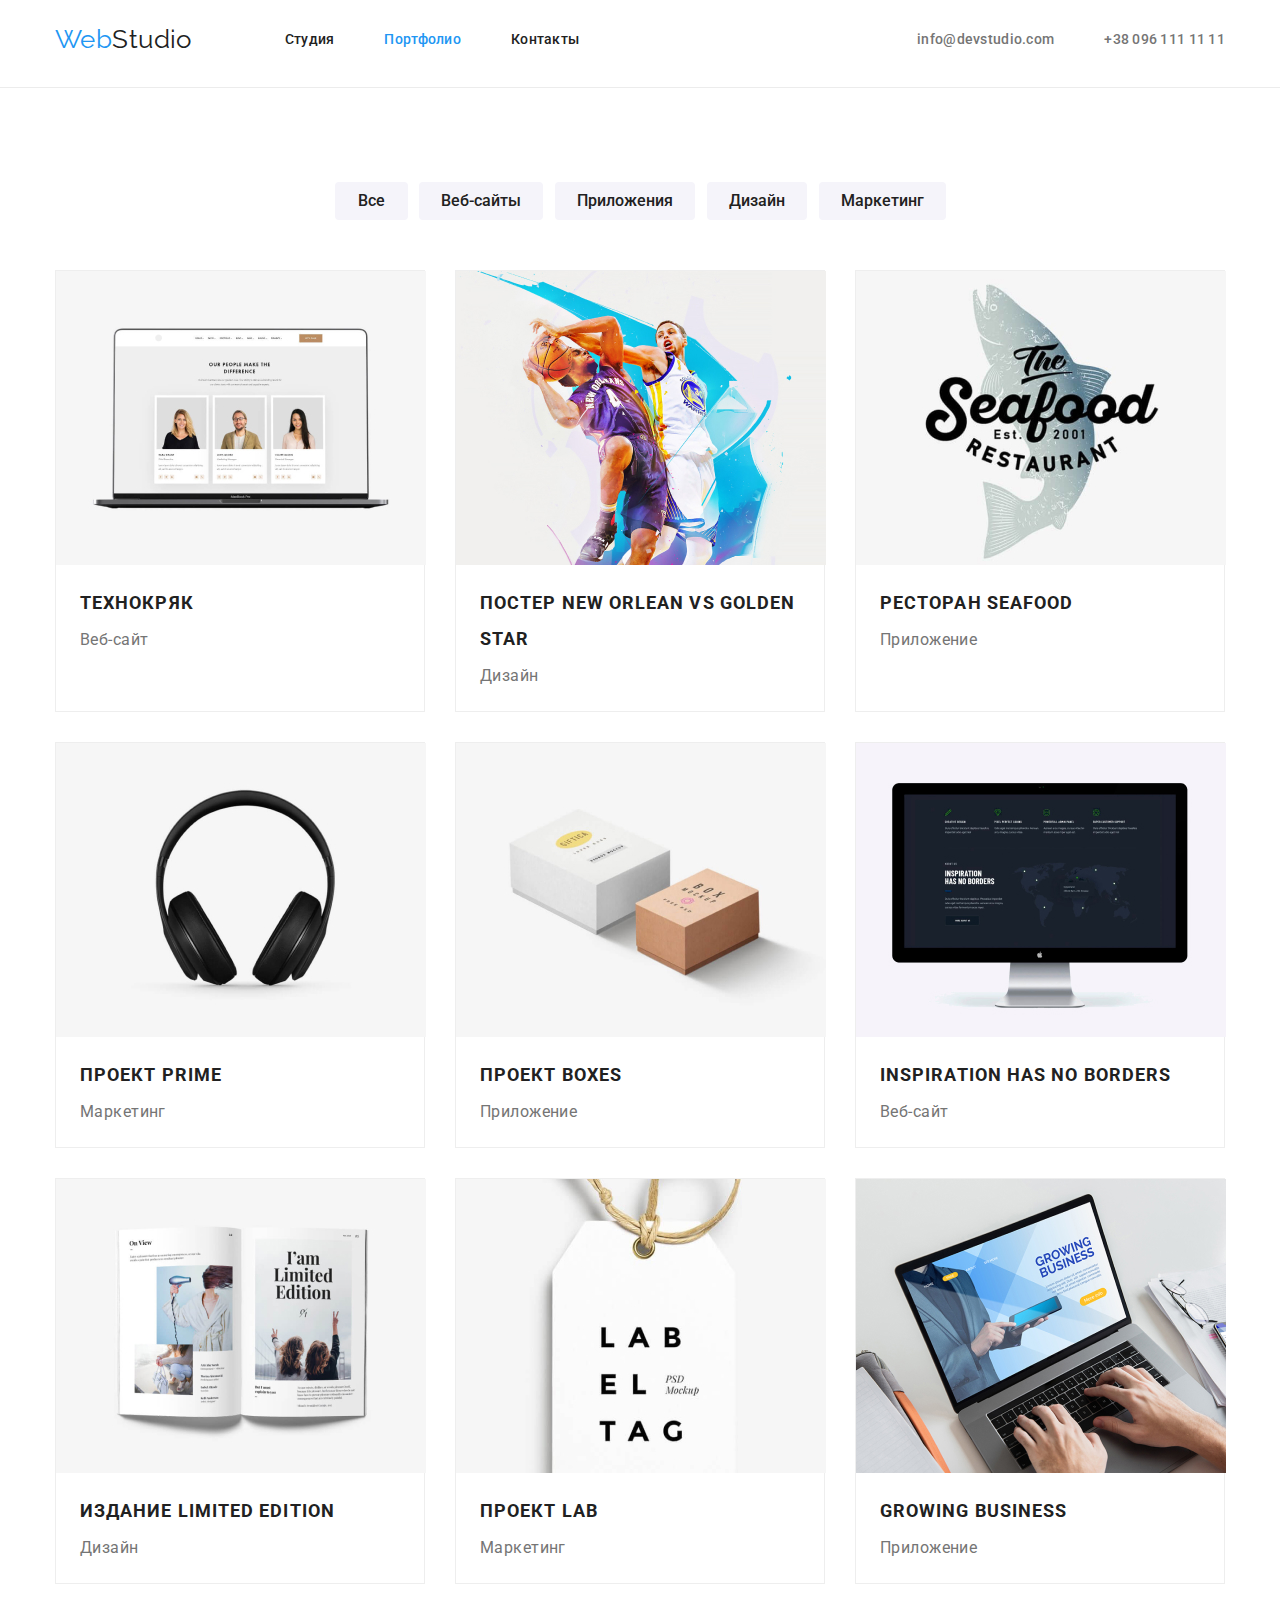
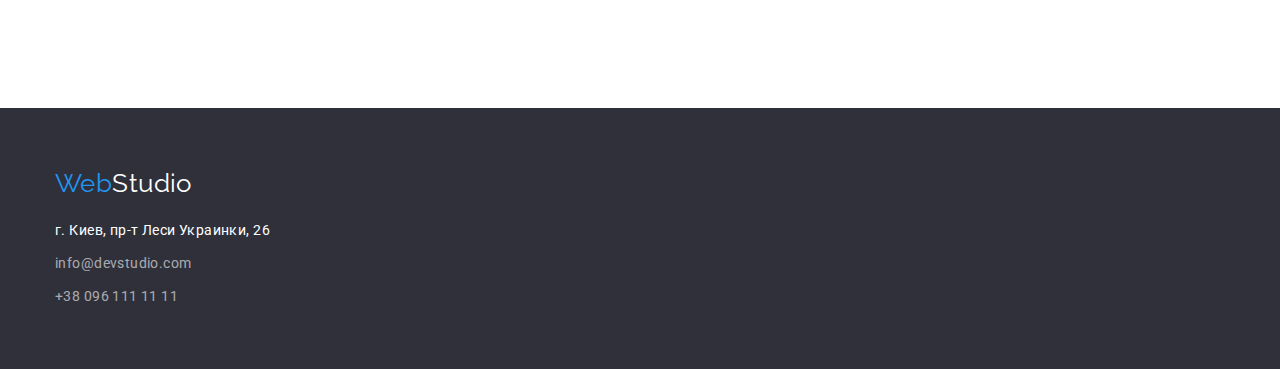
==== portfolio.html @ 0810f449 "Add files from hm#3" ====
<!DOCTYPE html>
<html lang="ru">
  <head>
    <meta charset="UTF-8">
    <meta name="viewport" content="width=device-width, initial-scale=1.0">
    <title>Портфолио</title>
    <link 
        href="https://fonts.googleapis.com/css2?family=Raleway:wght@700&family=Roboto:wght@400;500;700;900&display=swap" rel="stylesheet">
    <link 
        rel="stylesheet" href="https://cdnjs.cloudflare.com/ajax/libs/modern-normalize/1.0.0/modern-normalize.min.css">   
    <link rel="stylesheet" href="./css/styles.css" />
  </head>
  <body>
      <!-- Шапка сайта -->
      <header>
        <div class="container header">
            <nav class="site-nav-menu">
                <a href="./index.html" class="logo" lang="en"> Web<span class="accent">Studio</span></a>
                <ul class="site-nav list">
                    <li class="item"><a href="./index.html" class="link">Студия</a></li>
                    <li class="item"><a href="" class="link current">Портфолио</a></li>
                    <li class="item"><a href="" class="link">Контакты</a></li>
                </ul>
            </nav>
                      
            <ul class="contacts list">
                <li class="item"><a href="mailto:info@devstudio.com" lang="en" class="link">info@devstudio.com</a></li>
                <li class="item"><a href="tel:+380961111111" class="link">+38 096 111 11 11</a></li>
            </ul>           
        </div>
        <hr>
    </header>

    <main>
    <!-- Портфолио -->
    <section class="portfolio"> 
        <h1 hidden>Портфолио</h1>
        <div class="flex-container">
            <ul class="portfolio-nav list">           
                <li class="item"><button type="button" class="button secondary">Все</button></li>
                <li class="item"><button type="button" class="button secondary">Веб-сайты</button></li>
                <li class="item"><button type="button" class="button secondary">Приложения</button></li>
                <li class="item"><button type="button" class="button secondary">Дизайн</button></li>
                <li class="item"><button type="button" class="button secondary">Маркетинг</button></li>
            </ul>
        </div>

        <div class="container">
            <ul class="work-nav list">
                <li class="item">
                    <a href="" class="link">
                        <img src="./images/technokryak.jpg" alt="Страница вебсайта" width="370">                
                        <div class="product-list">
                            <h2 class="title">Технокряк</h2>
                            <p class="description">Веб-сайт</p>
                        </div>
                    </a>                  
                </li>

                <li class="item">
                    <a href="" class="link">
                        <img src="./images/poster-new-orlean-vs-golden-star.jpg" alt="Баскетбол Новый Орлеан против Голден Стар" width="370">                 
                        <div class="product-list">
                            <h2 class="title">Постер New Orlean vs Golden Star</h2>
                            <p class="description">Дизайн</p>
                        </div>
                    </a>                 
                </li>

                <li class="item">
                    <a href="" class="link">
                        <img src="./images/restaurant-seafood.jpg" alt="Ресторан Сифуд" width="370">               
                        <div class="product-list">
                            <h2 class="title">Ресторан Seafood</h2>
                            <p class="description">Приложение</p>
                        </div>
                    </a>                 
                </li>

                <li class="item">
                    <a href="" class="link">
                        <img src="./images/project-prime.jpg" alt="Наушники" width="370">              
                        <div class="product-list">
                            <h2 class="title">Проект Prime</h2>
                            <p class="description">Маркетинг</p> 
                        </div>
                    </a>                
                </li>

                <li class="item">
                    <a href="" class="link">
                        <img src="./images/project-boxes.jpg" alt="Две коробки" width="370">               
                        <div class="product-list">
                            <h2 class="title">Проект Boxes</h2>
                            <p class="description">Приложение</p> 
                        </div>
                    </a>                   
                </li>

                <li class="item">
                    <a href="" class="link">
                        <img src="./images/inspiration-has-no-borders.jpg" alt="Страница вебсайта" width="370"> 
                        <div class="product-list">
                            <h2 lang="en" class="title">Inspiration has no Borders</h2>
                            <p class="description">Веб-сайт</p> 
                        </div>
                    </a>                
                </li>

                <li class="item">
                    <a href="" class="link">
                        <img src="./images/limited-edition.jpg" alt="Разворот книги" width="370">               
                        <div class="product-list">
                            <h2 class="title">Издание Limited Edition</h2>
                            <p class="description">Дизайн</p> 
                        </div>
                    </a>                
                </li>

                <li class="item">
                    <a href="" class="link">
                        <img src="./images/project-lab.jpg" alt="Ярлык с надписью" width="370">                
                        <div class="product-list">
                            <h2 class="title">Проект LAB</h2>
                            <p class="description">Маркетинг</p> 
                        </div>
                    </a>                
                </li>

                <li class="item">
                    <a href="" class="link">
                        <img src="./images/growing-business.jpg" alt="Руки на клавиатуре ноутбука" width="370">               
                        <div class="product-list">
                            <h2 lang="en" class="title">Growing Business</h2>
                            <p class="description">Приложение</p>  
                        </div>
                    </a>               
                </li>
            </ul>
        </div>
    </section>

    </main>

    <!-- Футер -->
    <footer class="address">
        <div class="container address-nav">
            <a href="./" class="logo" lang="en">Web<span class="accent-footer">Studio</span></a>

                <address>
                    <ul class="address list">
                        <li class="item"><a href="https://goo.gl/maps/F7UoxzN7m9sb4z4G9" target="_blank" rel="noopener noreferer" class="link">г. Киев, пр-т Леси Украинки, 26</a></li>  
                        <li class="item"><a href="mailto:info@devstudio.com" lang="en" class="contact">info@devstudio.com</a></li> 
                        <li><a href="tel:+380961111111" class="contact">+38 096 111 11 11</a></li>
                    </ul>
                </address>
        </div>
    </footer>
  </body>
</html>
---- css/styles.css ----
/* цвет основного текста color: #757575;  */
/* вторичный цвет текста color: #212121; */
/* белый color: #FFFFFF; */
/* акцент color: #2196F3; */
/* цвет контакта rgba(255, 255, 255, 0.6); */
/* основной цвет фона background: #FFFFFF; */
/* вторичный цвет фона background: #2F303A; */
/* дополнительный цвет фона background: #F5F4FA; */
/*цвет линии: #ECECEC; */

:root {
    --primary-text-color: #757575;
    --title-text-color: #212121;
    --white-color: #FFFFFF;
    --accent-color: #2196F3;
    --contact-color: rgba(255, 255, 255, 0.6);
    --additional-bg-color: #F5F4FA;
    --secondary-bg-color: #2F303A;
    --border-line-color: #EEEEEE;
    --additional-line-color: #ECECEC;
}

html {
    box-sizing: border-box;
}

img {
    display: block;
}

body {
    background-color: var(--white-color);
    color: var(--primary-text-color);
    font-family: Roboto, sans-serif;
    font-size: 14px;
    line-height: 1.7;
    letter-spacing: 0.03em;
}

.list {
    list-style: none;
    padding: 0;
    margin: 0;
}

.container {
    margin-right: auto;
    margin-left: auto;
    width: 1200px;
    padding-left: 15px;
    padding-right: 15px;
}

/* logo */
.logo {
    display: block;
    padding-top: 24px;
    padding-bottom: 25px;

    color: var(--accent-color);
    font-family: Raleway, sans-serif;
    font-size: 26px;
    line-height: 1.2;
    text-decoration: none;
}

.logo .accent {
    color: var(--title-text-color);
}

.header {
    display: flex;
    align-items: center;
}

/* site-nav */
.site-nav{
    display: flex;
    margin-left: 93px;
}

.site-nav-menu {
    display: flex;
}

.site-nav .item:not(:last-child) {
    margin-right: 50px;
}

.site-nav .link {
    display: block;
    padding-top: 32px;
    padding-bottom: 32px;

    color: var(--title-text-color);
    font-weight: 500;
    line-height: 1.14;
    letter-spacing: 0.02em;
    text-decoration: none;
    
}

.site-nav .link:hover,
.site-nav .link:focus {
    color: var(--accent-color);
}

.site-nav .link.current {
    color: var(--accent-color);
}

/* contacts */
.contacts {
    display: flex;
    margin-left: auto;
}

.contacts .item + .item {
    margin-left: 50px;
}

.contacts .link {
    display: block;
    padding-top: 32px;
    padding-bottom: 32px;

    color: var(--primary-text-color);
    font-weight: 500;
    line-height: 1.14;
    letter-spacing: 0.02em;
    text-decoration: none;
}

.contacts .link:hover,
.contacts .link:focus {
    color: var(--accent-color);
}

/* стили для index.html */

/* hero */
.hero-title {
    margin-top: 0;
    margin-bottom: 40px;
    color: var(--white-color);
    font-weight: 900;
    font-size: 44px;
    line-height: 1.36; 
    text-transform: uppercase;
    letter-spacing: 0.06em;
}
.hero {
    background-color: var(--secondary-bg-color);
    /*outline: 2px solid tomato;*/
    text-align: center;
    padding-top: 200px;
    padding-bottom: 200px;
}

/* feature-list */
.title {
    color: var(--title-text-color);
    font-weight: 700;
    line-height: 1.14;
    text-transform: uppercase;
    margin-top: 0;
    margin-bottom: 10;
}

.features {
    display: flex;
    flex-wrap: wrap;
}

.features .item {
    width: 270px;
}

.features .item:not(:last-child) {
    margin-right: 30px;
}

.feature-list p {
    margin-top: 0;
    margin-bottom: 0;
}

.feature-list {
    padding-top: 94px;
    padding-bottom: 94px;
}

/* section */
.section-title {
    color: var(--title-text-color);
    font-weight: 700;
    font-size: 36px;
    line-height: 1.17;
    text-align: center;
    margin-top: 0;
    margin-bottom: 50px;
}

.section {
    padding-bottom: 94px;
}

.services {
    display: flex;
    flex-wrap: wrap; 
}

.services .item {
    width: 370px;
}

.services .item:not(:last-child) {
    margin-right: 30px;
}


/* our team */
.members .title {
    color: var(--title-text-color);
    font-weight: 500;
    font-size: 16px;
    line-height: 1.19;
    text-align: center;
}

.members .role {
    font-size: 16px;
    line-height: 1.19px;
    text-align: center;
}

.section-team {
    background-color: var(--additional-bg-color);
    padding-top: 94px;
    padding-bottom: 94px;

}

.section-team p {
    margin-top: 0;
    margin-bottom: 0;
    display: inline-block;
    
}

.members-item {
    min-width: 270px;
    text-align: center;
    background-color: var(--white-color);
    margin-left: 0;
    margin-right: 0;
    padding-top: 30px;
    padding-bottom: 30px;
    border-bottom-left-radius: 4px;
    border-bottom-right-radius: 4px;
}

.members {
    display: flex;
    flex-wrap: wrap;
}

.members .item {
    display: inline-block;
    width: 270px;
    border-bottom-left-radius: 4px;
    border-bottom-right-radius: 4px;
    box-shadow: 0px 2px 1px rgba(0, 0, 0, 0.2), 0px 1px 1px rgba(0, 0, 0, 0.14), 0px 1px 3px rgba(0, 0, 0, 0.12), 0px 4px 4px rgba(0, 0, 0 ,0.25);
}

.members .item:not(:last-child) {
    margin-right: 30px;
}

/* button */
.button {
    color: var(--title-text-color);
    background-color: var(--additional-bg-color);
    font-family: inherit;
}

.button.primary {
    border-radius: 4px;
    padding: 10px 32px;
    display: inline-block;
    min-width: 200px;
    border: transparent;
    color: var(--white-color);
    background-color: var(--accent-color);
    font-weight: 700;
    font-size: 16px;
    line-height: 1.9;
    align-items: center;
    text-align: center;
    letter-spacing: 0.06em;
}


/* footer */
.logo .accent-footer {
    color: var(--white-color);
}

.address .link {
    color: var(--white-color);
    font-style: normal;
    font-size: 14px;
    line-height: 1.7;
    text-decoration: none;
    
}

.address .contact {
    color: var(--contact-color);
    font-style: normal;
    font-size: 14px;
    line-height: 1.7;
    text-decoration: none;
}

.address {
    background-color: var(--secondary-bg-color);
}

.address-nav {
    padding-top: 60px;
    padding-bottom: 60px;

}

.address-nav .logo {
    padding-top: 0;
    padding-bottom: 20px;
}

.address .item {
    margin-bottom: 9px;
}

/* стили для potfolio.html */

hr {
    border: none;
    background-color: var(--additional-line-color);
    height: 1px;
}

/* portfolio-nav */
.button.secondary {
    border-radius: 4px;
    padding: 6px 22px;
    display: inline-block;
    min-width: 73px;
    border: transparent;
    color: var(--title-text-color);
    background-color: var(--additional-bg-color);
    font-weight: 500;
    font-size: 16px;
    line-height: 1.6;
    text-align: center;   
}

.button.secondary:hover,
.button.secondary:focus {
    color: var(--white-color);
    background-color: var(--accent-color);
}

.portfolio {
    padding-bottom: 94px;
    margin-top: 94px;
}

.portfolio-nav {
    display: flex;
    justify-content: space-between;
}

.flex-container {
    margin-right: auto;
    margin-left: auto;
    width: 611px;
    padding-bottom: 16px;
    margin-bottom: 34px;
}

/* work-list */

.work-nav p {
    margin-top: 0;
    margin-bottom: 0;
}

.work-nav {
    display: flex;
    flex-wrap: wrap;
    
}
.work-nav .title {
    color: var(--title-text-color);
    font-weight: 700;
    font-size: 18px;
    line-height: 2;
    letter-spacing: 0.06em;
    margin-bottom: 4px;
}

.work-nav .description {
    color: var(--primary-text-color);
    font-size: 16px;
    line-height: 1.88;
}

.work-nav .link {
    text-decoration: none;
}

.product-list {
    min-width: 322px;
    text-align: left;
    margin-left: 0;
    margin-right: 0;
    padding: 20px 24px;
}

.work-nav .item {
    width: 370px;
    margin-right: 30px;
    margin-bottom: 30px;
    border: 1px solid var(--border-line-color);
    box-shadow: none;
}

.work-nav .item:nth-child(3n) {
    margin-right: 0;
}

.work-nav .item:nth-child(- n + 3) {
    margin-bottom: 0;
}
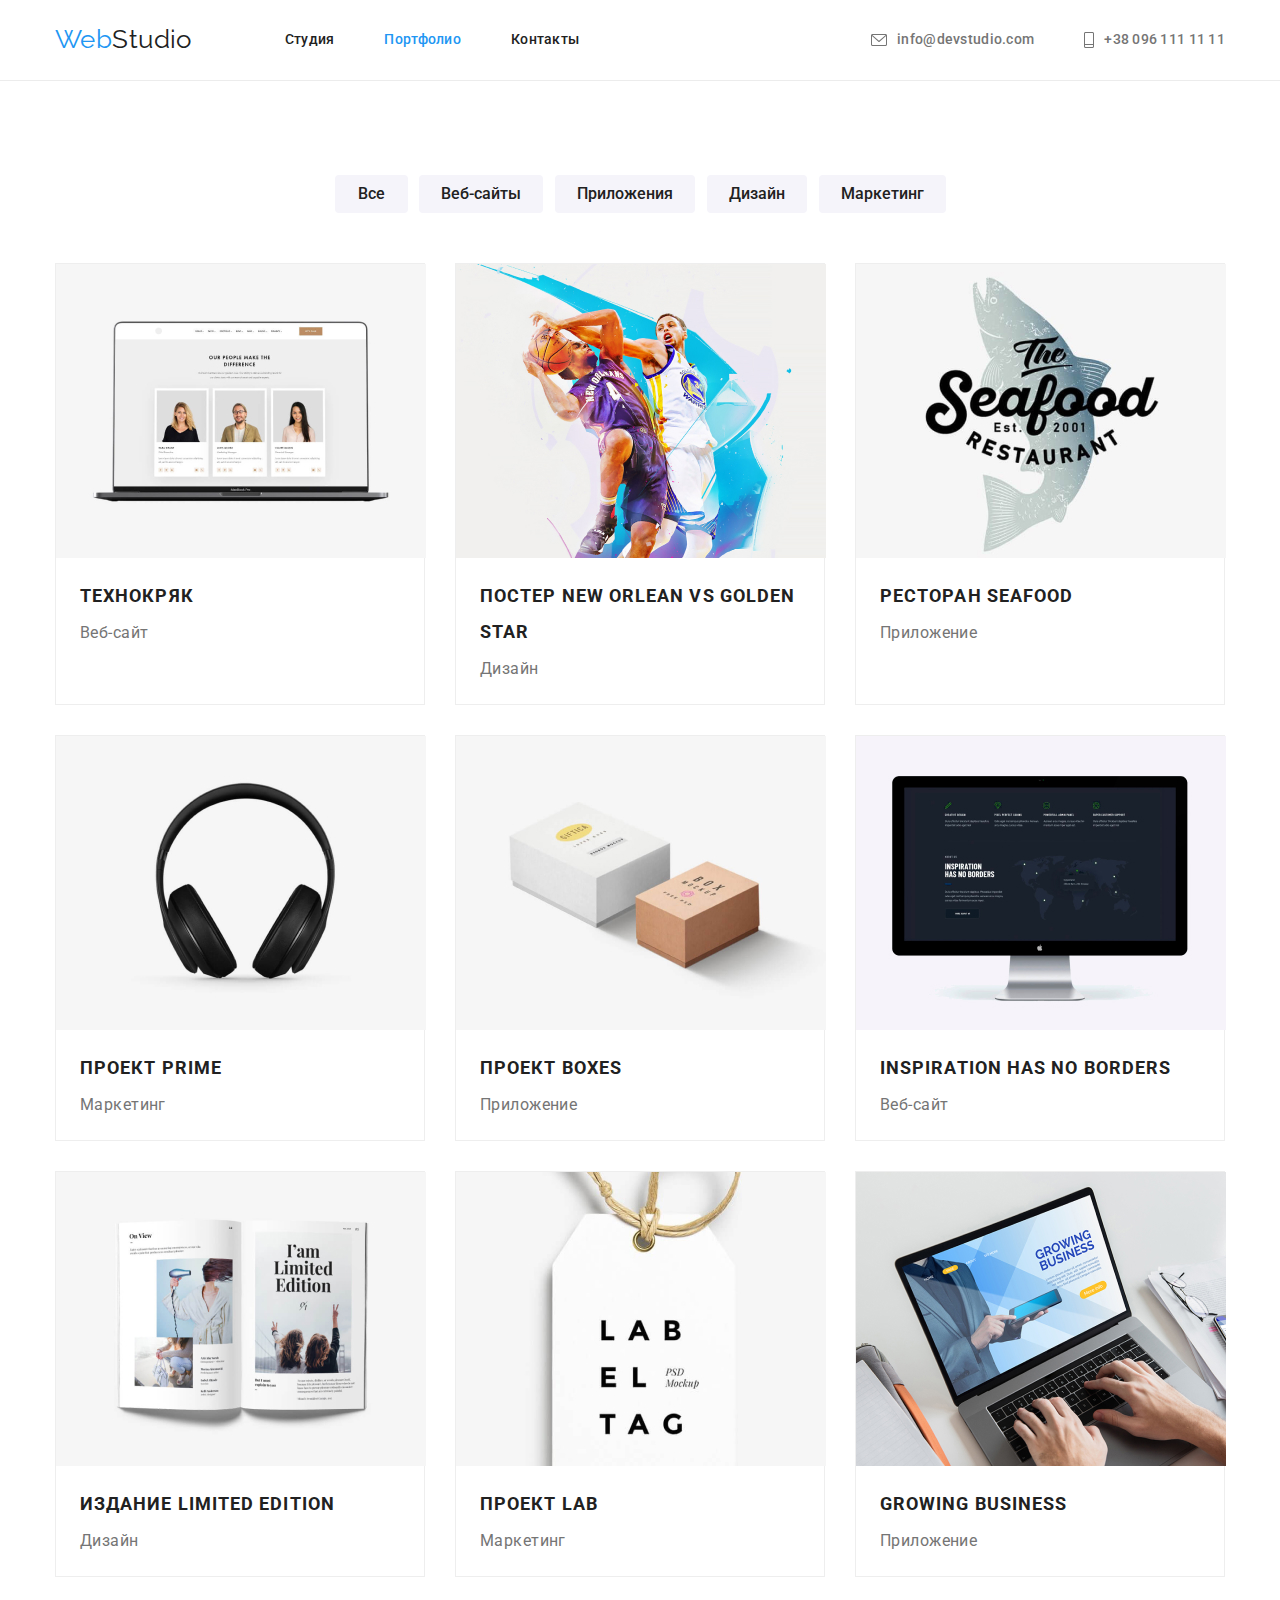
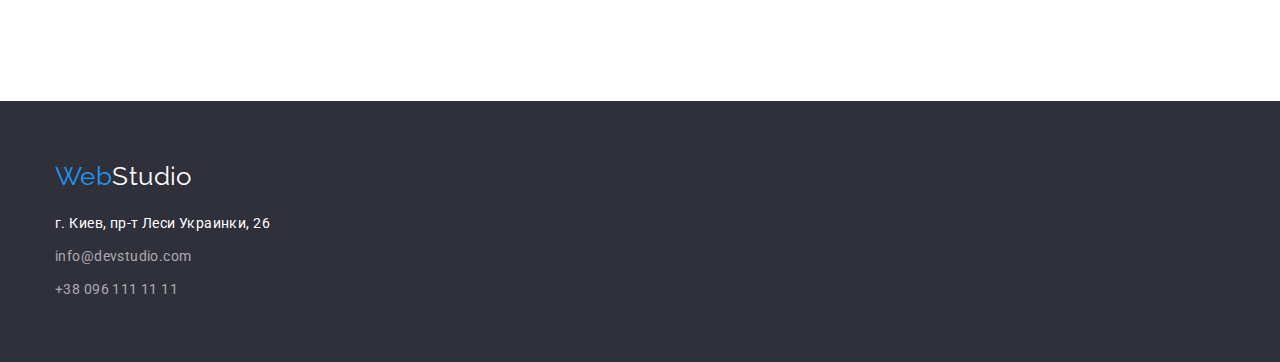
==== commit ea630969: "Add hero overlay & icons for header contacts+feateres" ====
--- a/portfolio.html
+++ b/portfolio.html
@@ -24,8 +24,8 @@
             </nav>
                       
             <ul class="contacts list">
-                <li class="item"><a href="mailto:info@devstudio.com" lang="en" class="link">info@devstudio.com</a></li>
-                <li class="item"><a href="tel:+380961111111" class="link">+38 096 111 11 11</a></li>
+                <li class="item"><a href="mailto:info@devstudio.com" lang="en" class="link icon-email">info@devstudio.com</a></li>
+                <li class="item"><a href="tel:+380961111111" class="link icon-phone">+38 096 111 11 11</a></li>
             </ul>           
         </div>
         <hr>
--- a/css/styles.css
+++ b/css/styles.css
@@ -113,6 +113,7 @@
 .contacts {
     display: flex;
     margin-left: auto;
+    align-items: center;
 }
 
 .contacts .item + .item {
@@ -120,15 +121,36 @@
 }
 
 .contacts .link {
-    display: block;
+    display: inline-flex;
     padding-top: 32px;
     padding-bottom: 32px;
+    align-items: center;
 
     color: var(--primary-text-color);
     font-weight: 500;
     line-height: 1.14;
     letter-spacing: 0.02em;
     text-decoration: none;
+}
+
+.contacts .link::before {
+    content:'';
+    margin-right: 10px;
+    
+    background-repeat: no-repeat;
+    background-position: center;
+}
+
+.icon-email::before {
+    background-image: url('../images/icon-envelope.svg');
+    width: 16px;
+    height: 12px;
+}
+
+.icon-phone::before {
+    background-image: url('../images/icon-vector.svg');
+    width: 10px;
+    height: 16px;
 }
 
 .contacts .link:hover,
@@ -150,8 +172,22 @@
     letter-spacing: 0.06em;
 }
 .hero {
+    max-width: 1600px;
+    height: 600px;
+    margin-left: auto;
+    margin-right: auto;
     background-color: var(--secondary-bg-color);
     /*outline: 2px solid tomato;*/
+    background-image: linear-gradient(
+        to right,
+        rgba(47, 48, 58, 0.4),
+        rgba(47, 48, 58, 0.4)
+        ),
+        url('../images/Img-hero-opt.jpg');
+    background-size: cover;
+    background-position: center;
+    background-repeat: no-repeat;
+
     text-align: center;
     padding-top: 200px;
     padding-bottom: 200px;
@@ -174,6 +210,35 @@
 
 .features .item {
     width: 270px;
+}
+
+.features .item::before {
+    display: block;
+    content: '';
+    height: 120px;
+    /*outline: 2px solid tomato;*/
+    margin-bottom: 30px;
+    border-radius: 4px;
+
+    background-repeat: no-repeat;
+    background-position: center;
+    background-color: var(--additional-bg-color);
+}
+
+.icon-details::before {
+    background-image: url('../images/icon-antenna.svg');
+}
+
+.icon-punctuality::before {
+    background-image: url('../images/icon-clock.svg');
+}
+
+.item.icon-planning::before {
+    background-image: url('../images/icon-diagram.svg');
+}
+
+.icon-technologies::before {
+    background-image: url('../images/icon-astronaut.svg');
 }
 
 .features .item:not(:last-child) {
@@ -348,6 +413,8 @@
     border: none;
     background-color: var(--additional-line-color);
     height: 1px;
+     margin-top: 0;
+    margin-bottom: 0;
 }
 
 /* portfolio-nav */
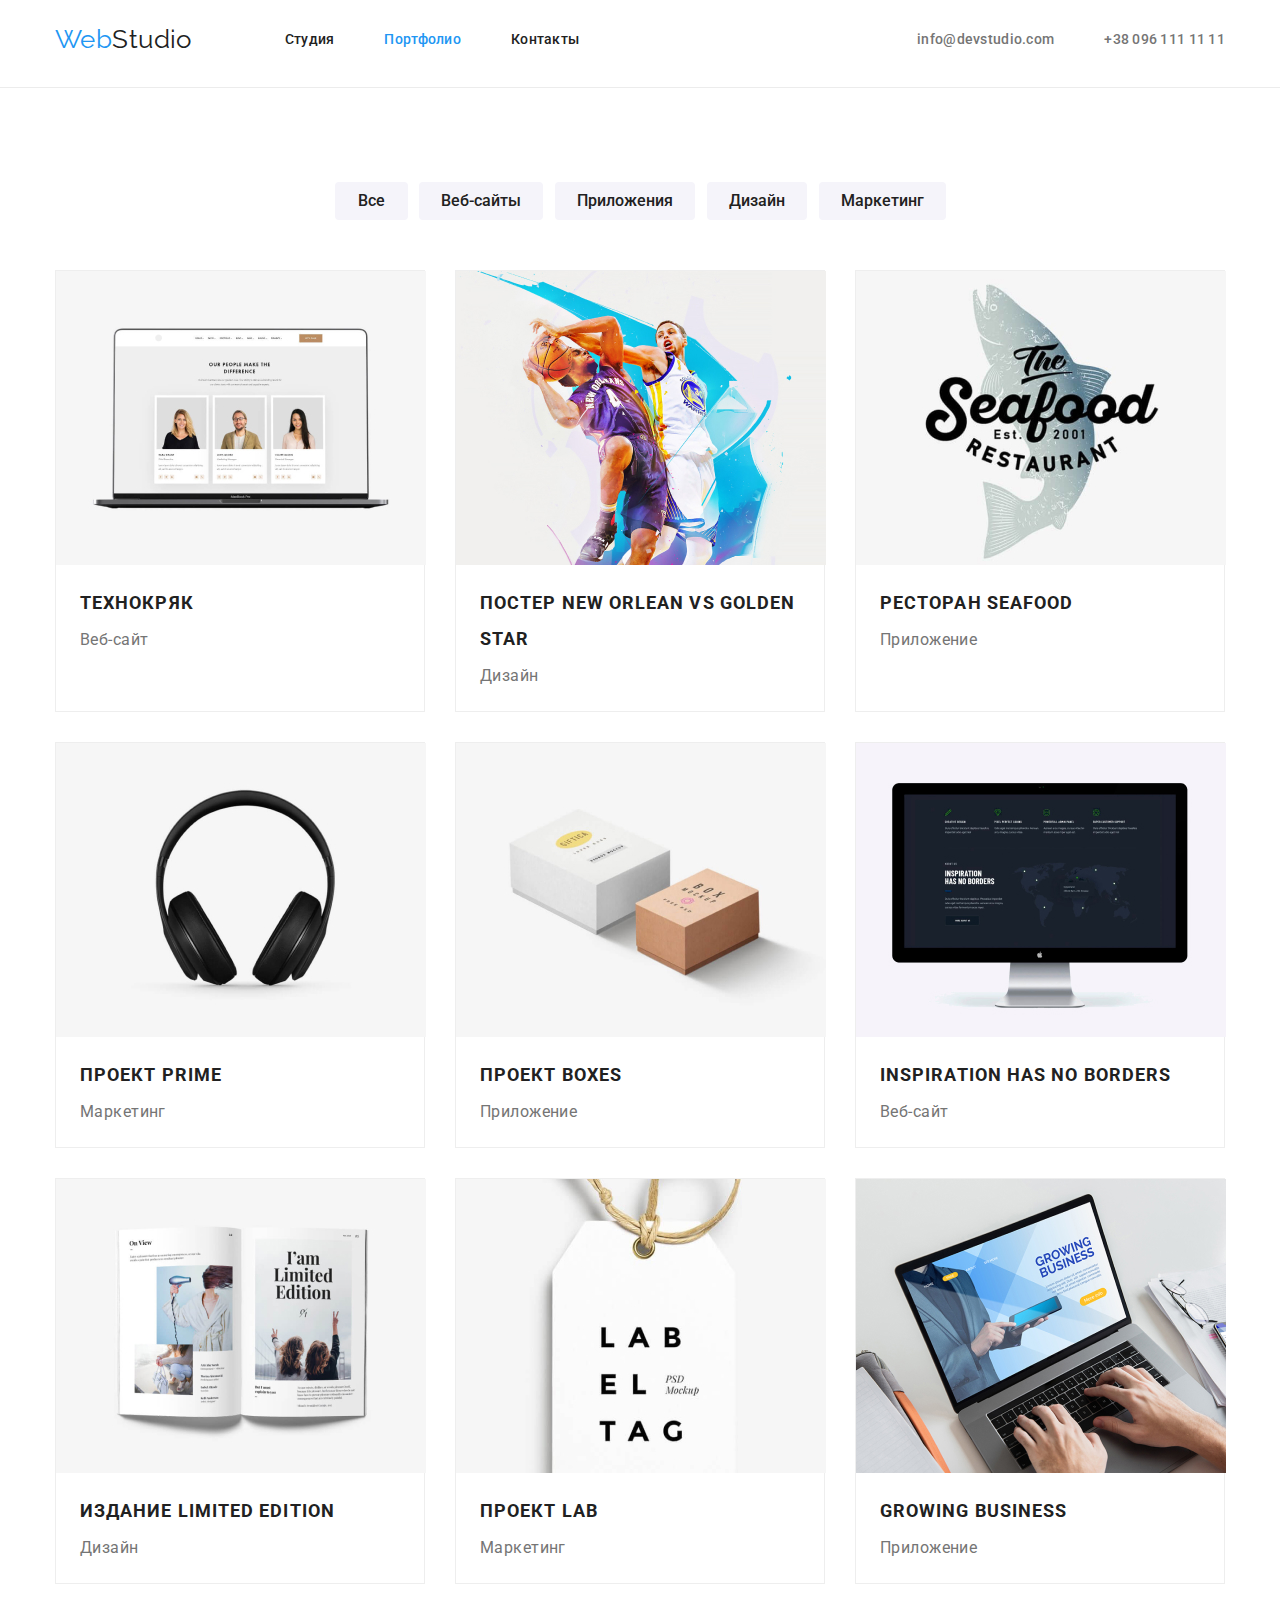
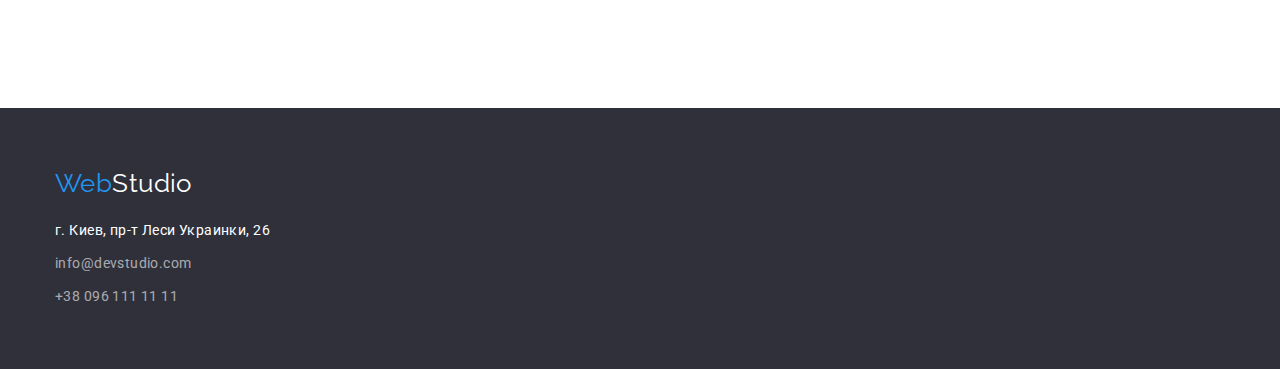
==== commit e83e62b7: "Revert "Add hero overlay & icons for header contacts+feateres"" ====
--- a/portfolio.html
+++ b/portfolio.html
@@ -24,8 +24,8 @@
             </nav>
                       
             <ul class="contacts list">
-                <li class="item"><a href="mailto:info@devstudio.com" lang="en" class="link icon-email">info@devstudio.com</a></li>
-                <li class="item"><a href="tel:+380961111111" class="link icon-phone">+38 096 111 11 11</a></li>
+                <li class="item"><a href="mailto:info@devstudio.com" lang="en" class="link">info@devstudio.com</a></li>
+                <li class="item"><a href="tel:+380961111111" class="link">+38 096 111 11 11</a></li>
             </ul>           
         </div>
         <hr>
--- a/css/styles.css
+++ b/css/styles.css
@@ -113,7 +113,6 @@
 .contacts {
     display: flex;
     margin-left: auto;
-    align-items: center;
 }
 
 .contacts .item + .item {
@@ -121,36 +120,15 @@
 }
 
 .contacts .link {
-    display: inline-flex;
+    display: block;
     padding-top: 32px;
     padding-bottom: 32px;
-    align-items: center;
 
     color: var(--primary-text-color);
     font-weight: 500;
     line-height: 1.14;
     letter-spacing: 0.02em;
     text-decoration: none;
-}
-
-.contacts .link::before {
-    content:'';
-    margin-right: 10px;
-    
-    background-repeat: no-repeat;
-    background-position: center;
-}
-
-.icon-email::before {
-    background-image: url('../images/icon-envelope.svg');
-    width: 16px;
-    height: 12px;
-}
-
-.icon-phone::before {
-    background-image: url('../images/icon-vector.svg');
-    width: 10px;
-    height: 16px;
 }
 
 .contacts .link:hover,
@@ -172,22 +150,8 @@
     letter-spacing: 0.06em;
 }
 .hero {
-    max-width: 1600px;
-    height: 600px;
-    margin-left: auto;
-    margin-right: auto;
     background-color: var(--secondary-bg-color);
     /*outline: 2px solid tomato;*/
-    background-image: linear-gradient(
-        to right,
-        rgba(47, 48, 58, 0.4),
-        rgba(47, 48, 58, 0.4)
-        ),
-        url('../images/Img-hero-opt.jpg');
-    background-size: cover;
-    background-position: center;
-    background-repeat: no-repeat;
-
     text-align: center;
     padding-top: 200px;
     padding-bottom: 200px;
@@ -210,35 +174,6 @@
 
 .features .item {
     width: 270px;
-}
-
-.features .item::before {
-    display: block;
-    content: '';
-    height: 120px;
-    /*outline: 2px solid tomato;*/
-    margin-bottom: 30px;
-    border-radius: 4px;
-
-    background-repeat: no-repeat;
-    background-position: center;
-    background-color: var(--additional-bg-color);
-}
-
-.icon-details::before {
-    background-image: url('../images/icon-antenna.svg');
-}
-
-.icon-punctuality::before {
-    background-image: url('../images/icon-clock.svg');
-}
-
-.item.icon-planning::before {
-    background-image: url('../images/icon-diagram.svg');
-}
-
-.icon-technologies::before {
-    background-image: url('../images/icon-astronaut.svg');
 }
 
 .features .item:not(:last-child) {
@@ -413,8 +348,6 @@
     border: none;
     background-color: var(--additional-line-color);
     height: 1px;
-     margin-top: 0;
-    margin-bottom: 0;
 }
 
 /* portfolio-nav */
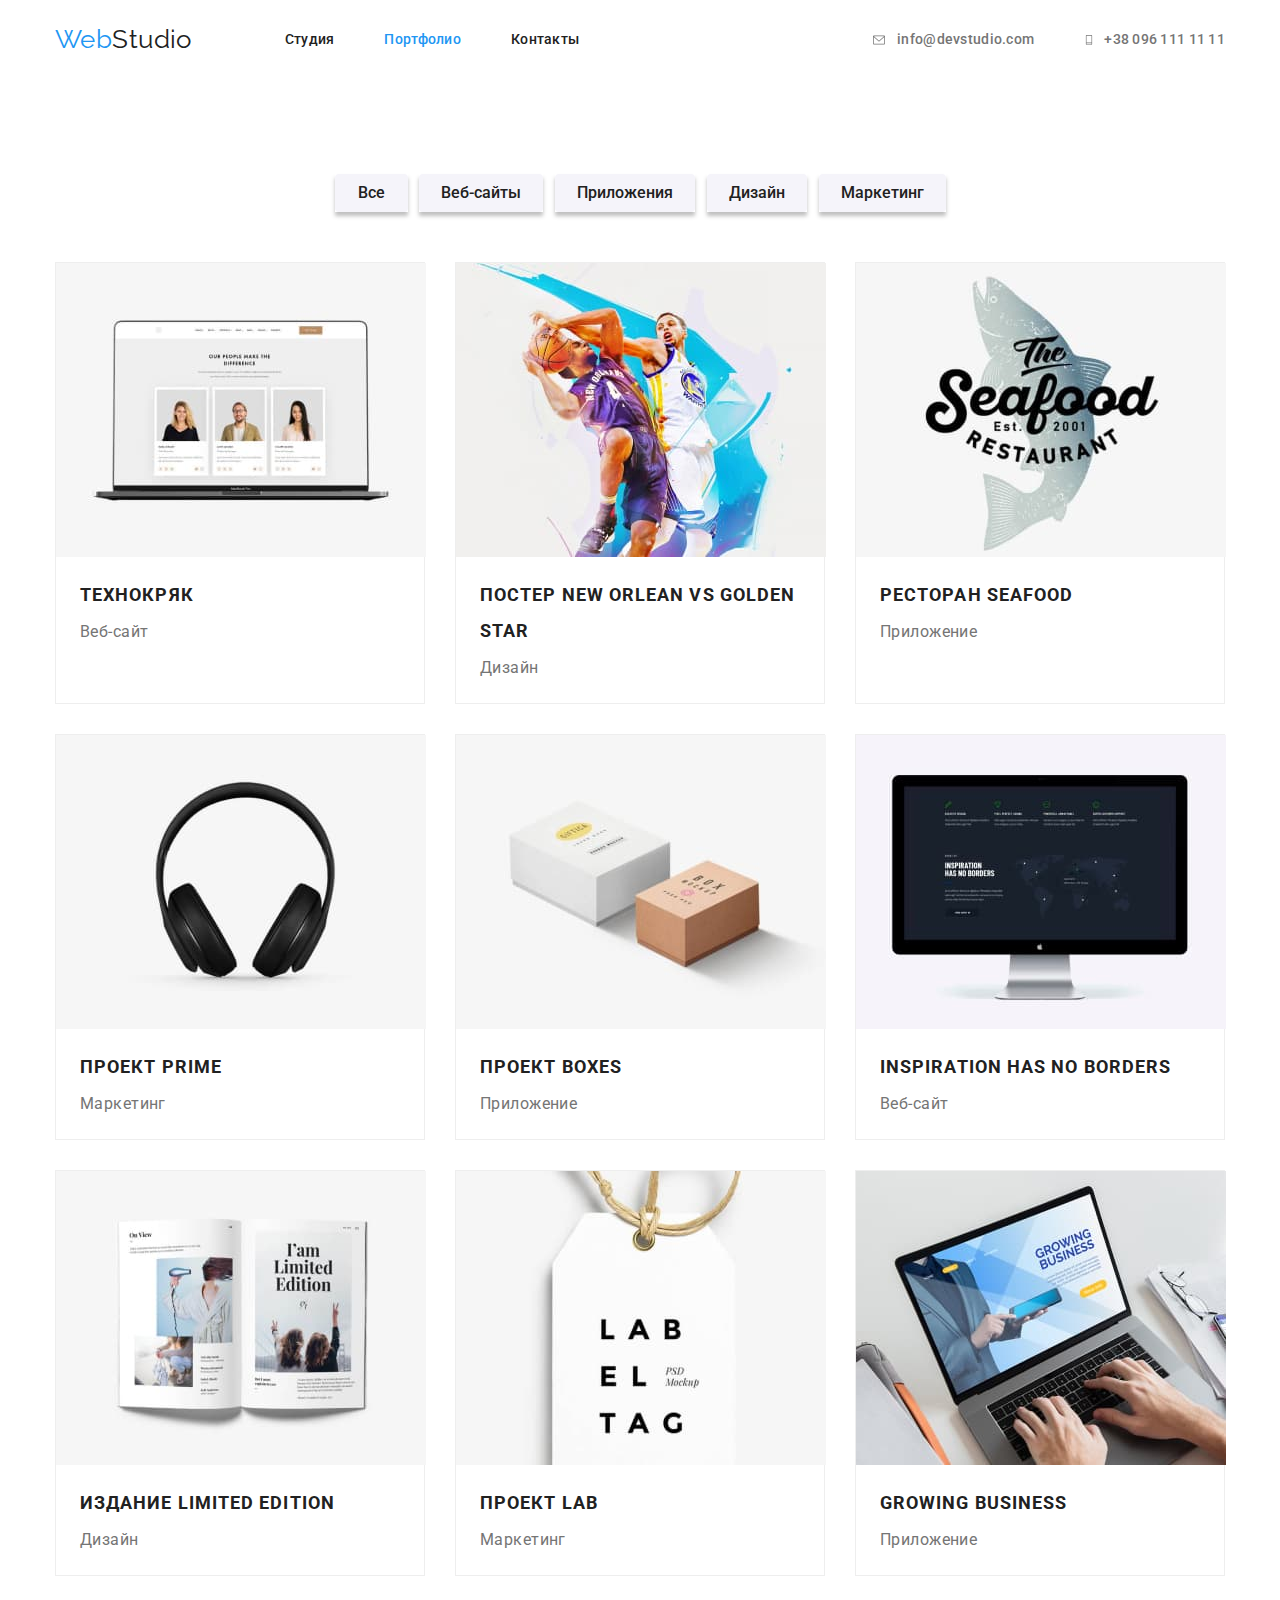
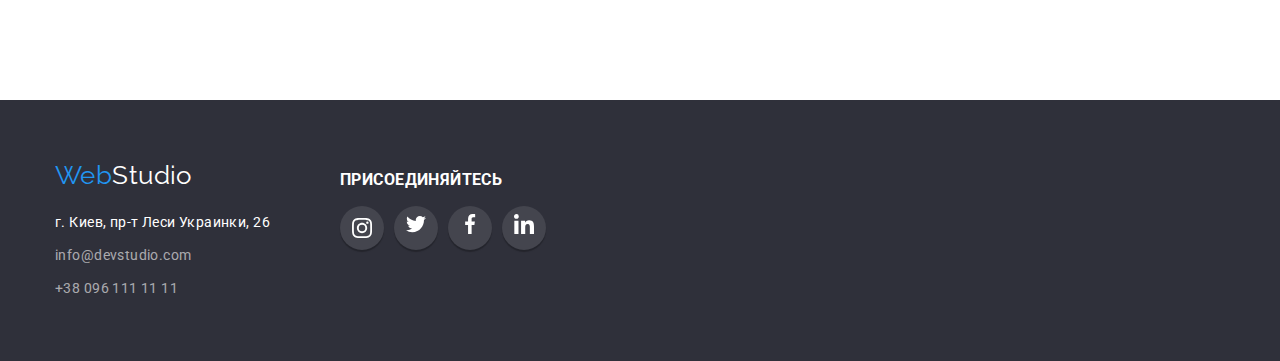
==== commit 1c5c664c: "Add svg sprite & CSS" ====
--- a/portfolio.html
+++ b/portfolio.html
@@ -24,17 +24,30 @@
             </nav>
                       
             <ul class="contacts list">
-                <li class="item"><a href="mailto:info@devstudio.com" lang="en" class="link">info@devstudio.com</a></li>
-                <li class="item"><a href="tel:+380961111111" class="link">+38 096 111 11 11</a></li>
-            </ul>           
-        </div>
-        <hr>
+                <li class="item">
+                    <a href="mailto:info@devstudio.com" lang="en" class="contact-link"> 
+                        <svg class="contact-icon" width="16" height="12">
+                            <use href="./images/symbol-defs1.svg#icon-envelope"></use>
+                        </svg>
+                        info@devstudio.com
+                    </a>
+                </li>
+                <li class="item">
+                    <a href="tel:+380961111111" class="contact-link">
+                        <svg class="contact-icon" width="10" height="16">
+                            <use href="./images/symbol-defs1.svg#icon-vector"></use>
+                        </svg>
+                        +38 096 111 11 11
+                    </a>
+                </li>
+            </ul>                 
+        </div>
     </header>
 
     <main>
     <!-- Портфолио -->
     <section class="portfolio"> 
-        <h1 hidden>Портфолио</h1>
+        <h1 class="visually-hidden">Портфолио</h1>
         <div class="flex-container">
             <ul class="portfolio-nav list">           
                 <li class="item"><button type="button" class="button secondary">Все</button></li>
@@ -49,7 +62,7 @@
             <ul class="work-nav list">
                 <li class="item">
                     <a href="" class="link">
-                        <img src="./images/technokryak.jpg" alt="Страница вебсайта" width="370">                
+                        <img src="./images/technokryak-opt.jpg" alt="Страница вебсайта" width="370">                
                         <div class="product-list">
                             <h2 class="title">Технокряк</h2>
                             <p class="description">Веб-сайт</p>
@@ -59,7 +72,7 @@
 
                 <li class="item">
                     <a href="" class="link">
-                        <img src="./images/poster-new-orlean-vs-golden-star.jpg" alt="Баскетбол Новый Орлеан против Голден Стар" width="370">                 
+                        <img src="./images/poster-new-orlean-vs-golden-star-opt.jpg" alt="Баскетбол Новый Орлеан против Голден Стар" width="370">                 
                         <div class="product-list">
                             <h2 class="title">Постер New Orlean vs Golden Star</h2>
                             <p class="description">Дизайн</p>
@@ -69,7 +82,7 @@
 
                 <li class="item">
                     <a href="" class="link">
-                        <img src="./images/restaurant-seafood.jpg" alt="Ресторан Сифуд" width="370">               
+                        <img src="./images/restaurant-seafood-opt.jpg" alt="Ресторан Сифуд" width="370">               
                         <div class="product-list">
                             <h2 class="title">Ресторан Seafood</h2>
                             <p class="description">Приложение</p>
@@ -79,7 +92,7 @@
 
                 <li class="item">
                     <a href="" class="link">
-                        <img src="./images/project-prime.jpg" alt="Наушники" width="370">              
+                        <img src="./images/project-prime-opt.jpg" alt="Наушники" width="370">              
                         <div class="product-list">
                             <h2 class="title">Проект Prime</h2>
                             <p class="description">Маркетинг</p> 
@@ -89,7 +102,7 @@
 
                 <li class="item">
                     <a href="" class="link">
-                        <img src="./images/project-boxes.jpg" alt="Две коробки" width="370">               
+                        <img src="./images/project-boxes-opt.jpg" alt="Две коробки" width="370">               
                         <div class="product-list">
                             <h2 class="title">Проект Boxes</h2>
                             <p class="description">Приложение</p> 
@@ -99,7 +112,7 @@
 
                 <li class="item">
                     <a href="" class="link">
-                        <img src="./images/inspiration-has-no-borders.jpg" alt="Страница вебсайта" width="370"> 
+                        <img src="./images/inspiration-has-no-borders-opt.jpg" alt="Страница вебсайта" width="370"> 
                         <div class="product-list">
                             <h2 lang="en" class="title">Inspiration has no Borders</h2>
                             <p class="description">Веб-сайт</p> 
@@ -109,7 +122,7 @@
 
                 <li class="item">
                     <a href="" class="link">
-                        <img src="./images/limited-edition.jpg" alt="Разворот книги" width="370">               
+                        <img src="./images/limited-edition-opt.jpg" alt="Разворот книги" width="370">               
                         <div class="product-list">
                             <h2 class="title">Издание Limited Edition</h2>
                             <p class="description">Дизайн</p> 
@@ -119,7 +132,7 @@
 
                 <li class="item">
                     <a href="" class="link">
-                        <img src="./images/project-lab.jpg" alt="Ярлык с надписью" width="370">                
+                        <img src="./images/project-lab-opt.jpg" alt="Ярлык с надписью" width="370">                
                         <div class="product-list">
                             <h2 class="title">Проект LAB</h2>
                             <p class="description">Маркетинг</p> 
@@ -129,7 +142,7 @@
 
                 <li class="item">
                     <a href="" class="link">
-                        <img src="./images/growing-business.jpg" alt="Руки на клавиатуре ноутбука" width="370">               
+                        <img src="./images/growing-business-opt.jpg" alt="Руки на клавиатуре ноутбука" width="370">               
                         <div class="product-list">
                             <h2 lang="en" class="title">Growing Business</h2>
                             <p class="description">Приложение</p>  
@@ -144,9 +157,9 @@
 
     <!-- Футер -->
     <footer class="address">
-        <div class="container address-nav">
-            <a href="./" class="logo" lang="en">Web<span class="accent-footer">Studio</span></a>
-
+        <div class="container footer-flex">
+            <div class="address-nav">
+                <a href="./" class="logo" lang="en">Web<span class="accent-footer">Studio</span></a>
                 <address>
                     <ul class="address list">
                         <li class="item"><a href="https://goo.gl/maps/F7UoxzN7m9sb4z4G9" target="_blank" rel="noopener noreferer" class="link">г. Киев, пр-т Леси Украинки, 26</a></li>  
@@ -154,6 +167,41 @@
                         <li><a href="tel:+380961111111" class="contact">+38 096 111 11 11</a></li>
                     </ul>
                 </address>
+            </div>
+
+            <div class="socials-container">
+                <h3 class="social-title">Присоединяйтесь</h3>
+                <ul class="social-nav list">
+                    <li>
+                        <a href="" target="_blank" class="social1-link">
+                            <svg class="social1-icon" width="20" height="20">
+                                <use href="./images/symbol-defs1.svg#icon-instagram2"></use>
+                            </svg>
+                        </a>
+                    </li>
+                    <li class="social1-link">
+                        <a href="" target="_blank">
+                            <svg class="social1-icon" width="20" height="20">
+                                <use href="./images/symbol-defs1.svg#icon-twitter2"></use>
+                            </svg>
+                        </a>
+                    </li>
+                    <li class="social1-link">
+                        <a href="" target="_blank">
+                            <svg class="social1-icon" width="20" height="20">
+                                <use href="./images/symbol-defs1.svg#icon-facebook2"></use>
+                            </svg>
+                        </a>
+                    </li>
+                    <li class="social1-link">
+                        <a href="" target="_blank">
+                            <svg class="social1-icon" width="20" height="20">
+                                <use href="./images/symbol-defs1.svg#icon-linkedin2"></use>
+                            </svg>
+                        </a>
+                    </li>
+                </ul>
+            </div>
         </div>
     </footer>
   </body>
--- a/css/styles.css
+++ b/css/styles.css
@@ -6,7 +6,8 @@
 /* основной цвет фона background: #FFFFFF; */
 /* вторичный цвет фона background: #2F303A; */
 /* дополнительный цвет фона background: #F5F4FA; */
-/*цвет линии: #ECECEC; */
+/* цвет линии хэдер color: #ECECEC; */
+/* цвет иконки color: #AFB1B8 */
 
 :root {
     --primary-text-color: #757575;
@@ -18,6 +19,7 @@
     --secondary-bg-color: #2F303A;
     --border-line-color: #EEEEEE;
     --additional-line-color: #ECECEC;
+    --icon-color: #AFB1B8;
 }
 
 html {
@@ -51,6 +53,17 @@
     padding-right: 15px;
 }
 
+.visually-hidden {
+    position: absolute !important;
+    clip: rect(1px 1px 1px 1px);
+    clip: rect(1px, 1px, 1px, 1px);
+    padding: 0 !important;
+    border: 0 !important;
+    height: 1px !important;
+    width: 1px !important;
+    overflow: hidden;
+  }
+
 /* logo */
 .logo {
     display: block;
@@ -113,16 +126,20 @@
 .contacts {
     display: flex;
     margin-left: auto;
+    align-items: center;
+    list-style: none;
+    justify-content: space-between;
 }
 
 .contacts .item + .item {
     margin-left: 50px;
 }
 
-.contacts .link {
-    display: block;
+.contact-link {
+    display: inline-flex;
     padding-top: 32px;
     padding-bottom: 32px;
+    align-items: center;
 
     color: var(--primary-text-color);
     font-weight: 500;
@@ -131,10 +148,22 @@
     text-decoration: none;
 }
 
-.contacts .link:hover,
-.contacts .link:focus {
+.contact-icon {
+    display: inline-flex;
+    margin-right: 10px;
+    fill: var(--primary-text-color);
+}
+
+.contact-link:hover >.contact-icon,
+.contact-link:focus >.contact-icon { 
+    fill: var(--accent-color);
+}
+
+.contact-link:hover,
+.contact-link:focus {
     color: var(--accent-color);
 }
+
 
 /* стили для index.html */
 
@@ -150,8 +179,21 @@
     letter-spacing: 0.06em;
 }
 .hero {
+    max-width: 1600px;
+    height: 600px;
+    margin-left: auto;
+    margin-right: auto;
     background-color: var(--secondary-bg-color);
-    /*outline: 2px solid tomato;*/
+    background-image: linear-gradient(
+        to right,
+        rgba(47, 48, 58, 0.4),
+        rgba(47, 48, 58, 0.4)
+        ),
+        url('../images/img-hero-opt.jpg');
+    background-size: cover;
+    background-position: center;
+    background-repeat: no-repeat;
+
     text-align: center;
     padding-top: 200px;
     padding-bottom: 200px;
@@ -167,9 +209,15 @@
     margin-bottom: 10;
 }
 
+.section-features {
+    padding-top: 94px;
+    padding-bottom: 94px;
+}
+
 .features {
     display: flex;
     flex-wrap: wrap;
+    justify-content: space-between;
 }
 
 .features .item {
@@ -185,9 +233,23 @@
     margin-bottom: 0;
 }
 
-.feature-list {
-    padding-top: 94px;
-    padding-bottom: 94px;
+.features-list {
+    display: flex;
+    margin-bottom: 30px; 
+    padding: 0;
+    margin-top: 0;
+    list-style: none;
+    justify-content: space-between;
+}
+
+.feature-button {
+    display: inline-block;
+    width: 270px;
+    height: 120px;
+    padding: 25px 100px;
+    box-sizing: border-box;
+    border-radius: 4px;
+    background-color: var(--additional-bg-color);
 }
 
 /* section */
@@ -228,7 +290,7 @@
     text-align: center;
 }
 
-.members .role {
+.role {
     font-size: 16px;
     line-height: 1.19px;
     text-align: center;
@@ -241,11 +303,9 @@
 
 }
 
-.section-team p {
-    margin-top: 0;
-    margin-bottom: 0;
-    display: inline-block;
-    
+.members-item p {  
+    margin-bottom: 16px;
+    padding: 0;
 }
 
 .members-item {
@@ -260,6 +320,15 @@
     border-bottom-right-radius: 4px;
 }
 
+.work-nav .title {
+    color: var(--title-text-color);
+    font-weight: 700;
+    font-size: 18px;
+    line-height: 2;
+    letter-spacing: 0.06em;
+    margin-bottom: 4px;
+}
+
 .members {
     display: flex;
     flex-wrap: wrap;
@@ -275,6 +344,87 @@
 
 .members .item:not(:last-child) {
     margin-right: 30px;
+}
+
+.team-socials {
+    display: flex;
+    padding: 0;
+    margin-right: 32px;
+    margin-left: 32px;
+    width: 206px;
+    height: 44px;
+    list-style: none;
+    justify-content: space-between;
+}
+
+.social-link {
+    display: inline-flex;
+    justify-content: center;
+    align-items: center;
+    width: 44px;
+    height: 44px;
+    padding: 0;
+    margin: 0;
+    box-sizing: border-box;
+    border-radius: 50%;
+    background-color: var(--white-color);
+}
+
+.social-icon {
+    display: inline-flex;
+    align-items: center;
+    fill: var(--icon-color);
+}
+
+.social-icon:hover {
+    fill: var(--white-color);
+}
+
+.social-link:hover {
+    box-shadow: 0px 4px 4px rgba(0, 0, 0, 0.25);
+    background-color: var(--accent-color);
+}
+
+/* regular customers */
+.section-clients {
+    padding-top: 94px;
+    padding-bottom: 94px;
+}
+
+.clients {
+    display: flex;
+    padding: 0;
+    margin: 0;
+    list-style: none;
+    justify-content: space-between;
+}
+
+.client-link {
+    display: inline-flex;
+    width: 170px;
+    height: 90px;
+    padding: 20px 63px;
+    border: 1px solid var(--icon-color);
+    border-radius: 4px;
+    align-items: center;
+}
+
+.clients .client-link:not(:last-child) {
+    margin-right: 30px;
+}
+
+.client-link:hover,
+.client-link:focus {
+    border-color: var(--accent-color);
+}
+
+.client-icon {
+    fill: var(--icon-color);
+    
+}
+
+.client-icon:hover {
+    fill: var(--accent-color);
 }
 
 /* button */
@@ -300,7 +450,6 @@
     letter-spacing: 0.06em;
 }
 
-
 /* footer */
 .logo .accent-footer {
     color: var(--white-color);
@@ -312,7 +461,6 @@
     font-size: 14px;
     line-height: 1.7;
     text-decoration: none;
-    
 }
 
 .address .contact {
@@ -330,7 +478,6 @@
 .address-nav {
     padding-top: 60px;
     padding-bottom: 60px;
-
 }
 
 .address-nav .logo {
@@ -340,6 +487,62 @@
 
 .address .item {
     margin-bottom: 9px;
+}
+
+.footer-flex {
+    display: flex;
+    flex-wrap: wrap;
+}
+
+.socials-container {
+    display: inline-block;
+    padding: 0;
+    margin-left: 70px;
+    margin-top: 70px;
+    margin-bottom: 100px;
+    width: 206px;
+    height: 80px;
+}
+
+.social-nav {
+    display: flex;
+    padding: 0;
+    margin: 0;
+    list-style: none;
+    justify-content: space-between;
+}
+
+.social-title {
+    color: var(--white-color);
+    font-weight: 700;
+    line-height: 1.17;
+    text-transform: uppercase;
+    margin-top: 0;
+    margin-bottom: 20;
+
+}
+
+.social1-link {
+    display: inline-flex;
+    justify-content: center;
+    align-items: center;
+    width: 44px;
+    height: 44px;
+    padding: 0;
+    margin: 0;
+    box-sizing: border-box;
+    border-radius: 50%;
+    background-color: rgba(255, 255, 255, 0.1);
+    box-shadow: 0px 2px 1px rgba(0, 0, 0, 0.25)
+}
+
+.social1-link:hover{
+    background-color: var(--accent-color);
+}
+
+.social1-icon {
+    display: inline-flex;
+    align-items: center;
 }
 
 /* стили для potfolio.html */
@@ -348,6 +551,8 @@
     border: none;
     background-color: var(--additional-line-color);
     height: 1px;
+    margin-top: 0;
+    margin-bottom: 0;
 }
 
 /* portfolio-nav */
@@ -381,6 +586,10 @@
     justify-content: space-between;
 }
 
+.portfolio-nav .item {
+    box-shadow: 0px 4px 4px rgba(0, 0, 0, 0.25)
+}
+
 .flex-container {
     margin-right: auto;
     margin-left: auto;
@@ -398,9 +607,9 @@
 
 .work-nav {
     display: flex;
-    flex-wrap: wrap;
-    
-}
+    flex-wrap: wrap;   
+}
+
 .work-nav .title {
     color: var(--title-text-color);
     font-weight: 700;
@@ -410,7 +619,7 @@
     margin-bottom: 4px;
 }
 
-.work-nav .description {
+.description {
     color: var(--primary-text-color);
     font-size: 16px;
     line-height: 1.88;
@@ -436,6 +645,10 @@
     box-shadow: none;
 }
 
+.work-nav .item:hover {
+    box-shadow: 0px 4px 4px rgba(0, 0, 0, 0.25)
+}
+
 .work-nav .item:nth-child(3n) {
     margin-right: 0;
 }
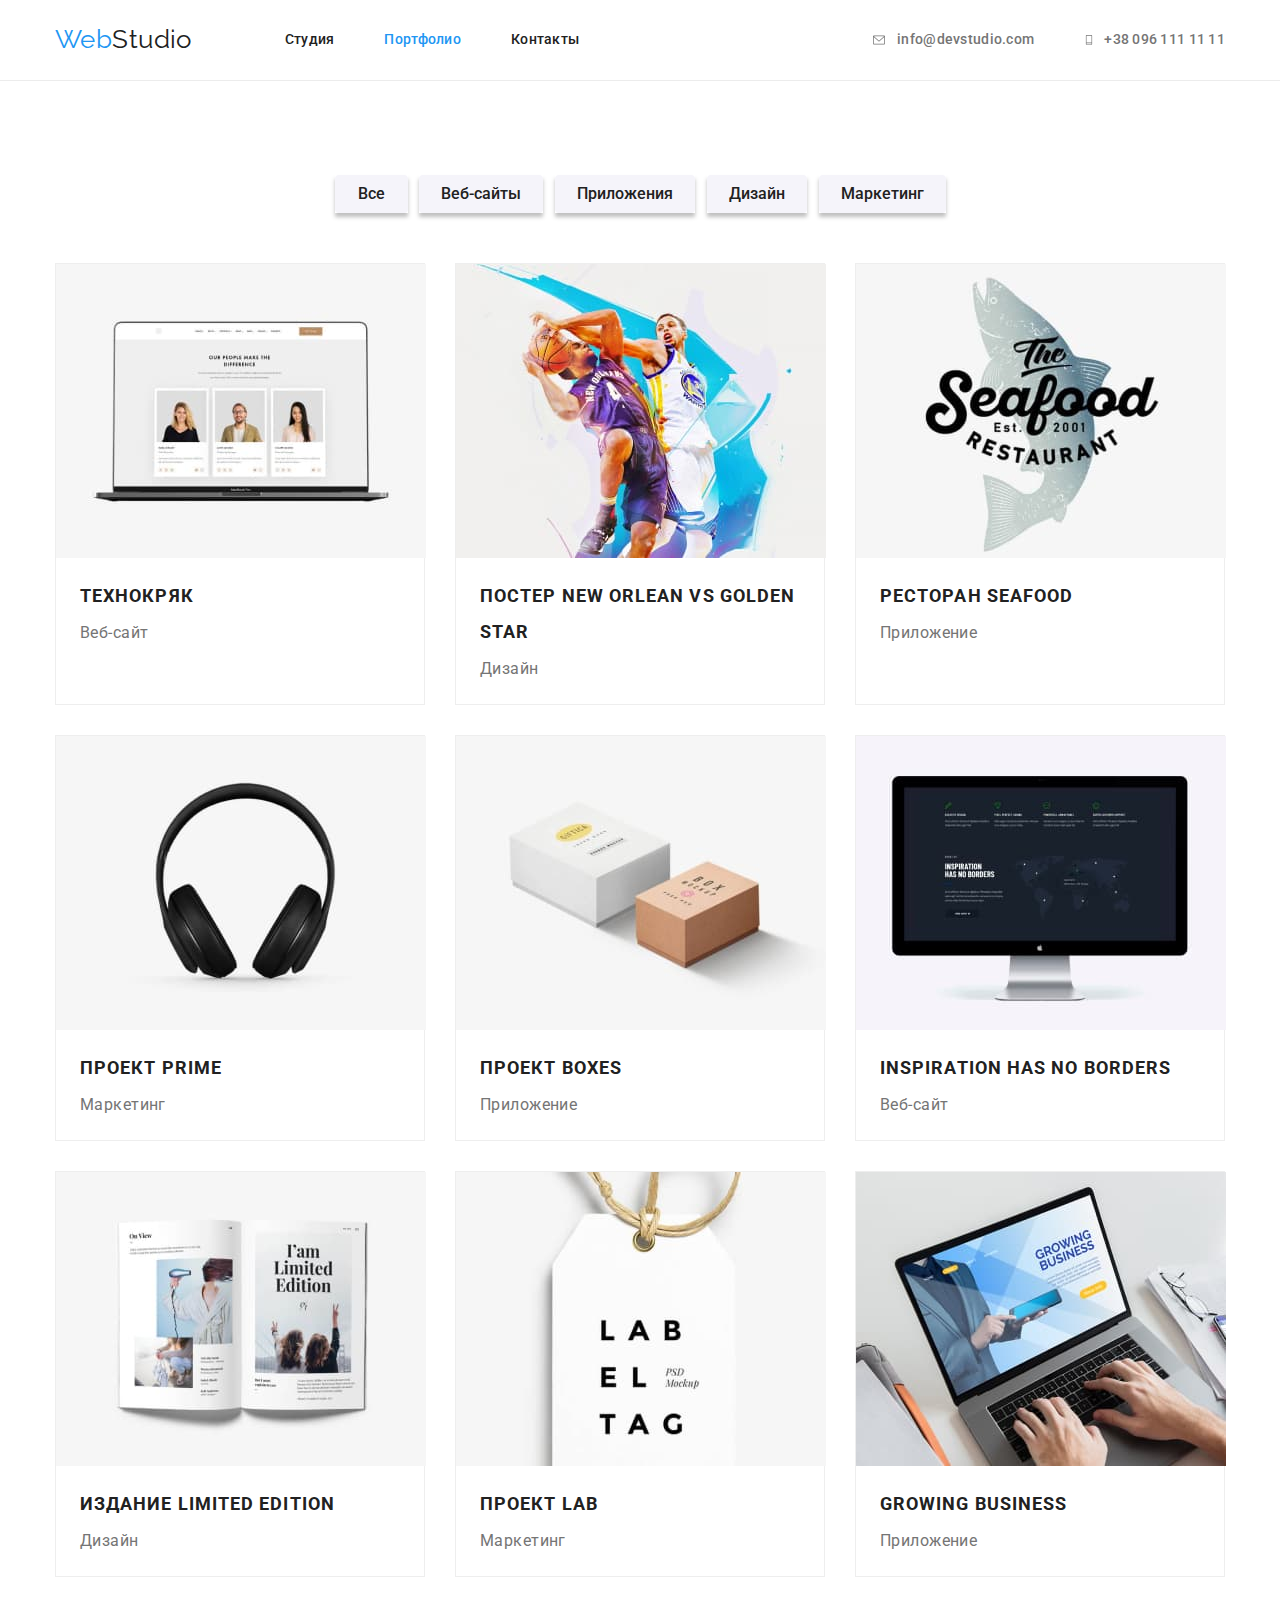
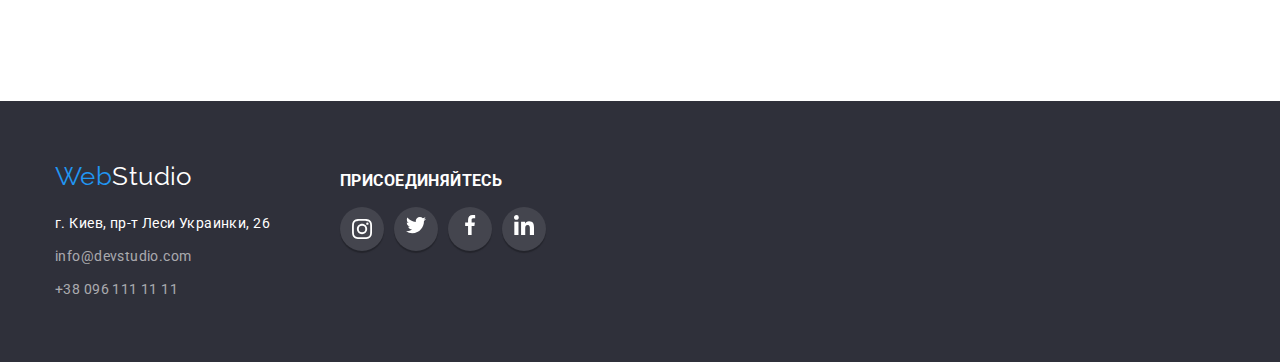
==== commit 9ba1d4d8: "Add portfolio header line & icons focus" ====
--- a/portfolio.html
+++ b/portfolio.html
@@ -42,6 +42,7 @@
                 </li>
             </ul>                 
         </div>
+        <hr>
     </header>
 
     <main>
--- a/css/styles.css
+++ b/css/styles.css
@@ -376,7 +376,8 @@
     fill: var(--icon-color);
 }
 
-.social-icon:hover {
+.social-icon:hover,
+.social-icon:focus {
     fill: var(--white-color);
 }
 
@@ -423,7 +424,8 @@
     
 }
 
-.client-icon:hover {
+.client-icon:hover,
+.client-icon:focus {
     fill: var(--accent-color);
 }
 
@@ -536,7 +538,8 @@
     box-shadow: 0px 2px 1px rgba(0, 0, 0, 0.25)
 }
 
-.social1-link:hover{
+.social1-link:hover, 
+.social1-link:focus {
     background-color: var(--accent-color);
 }
 
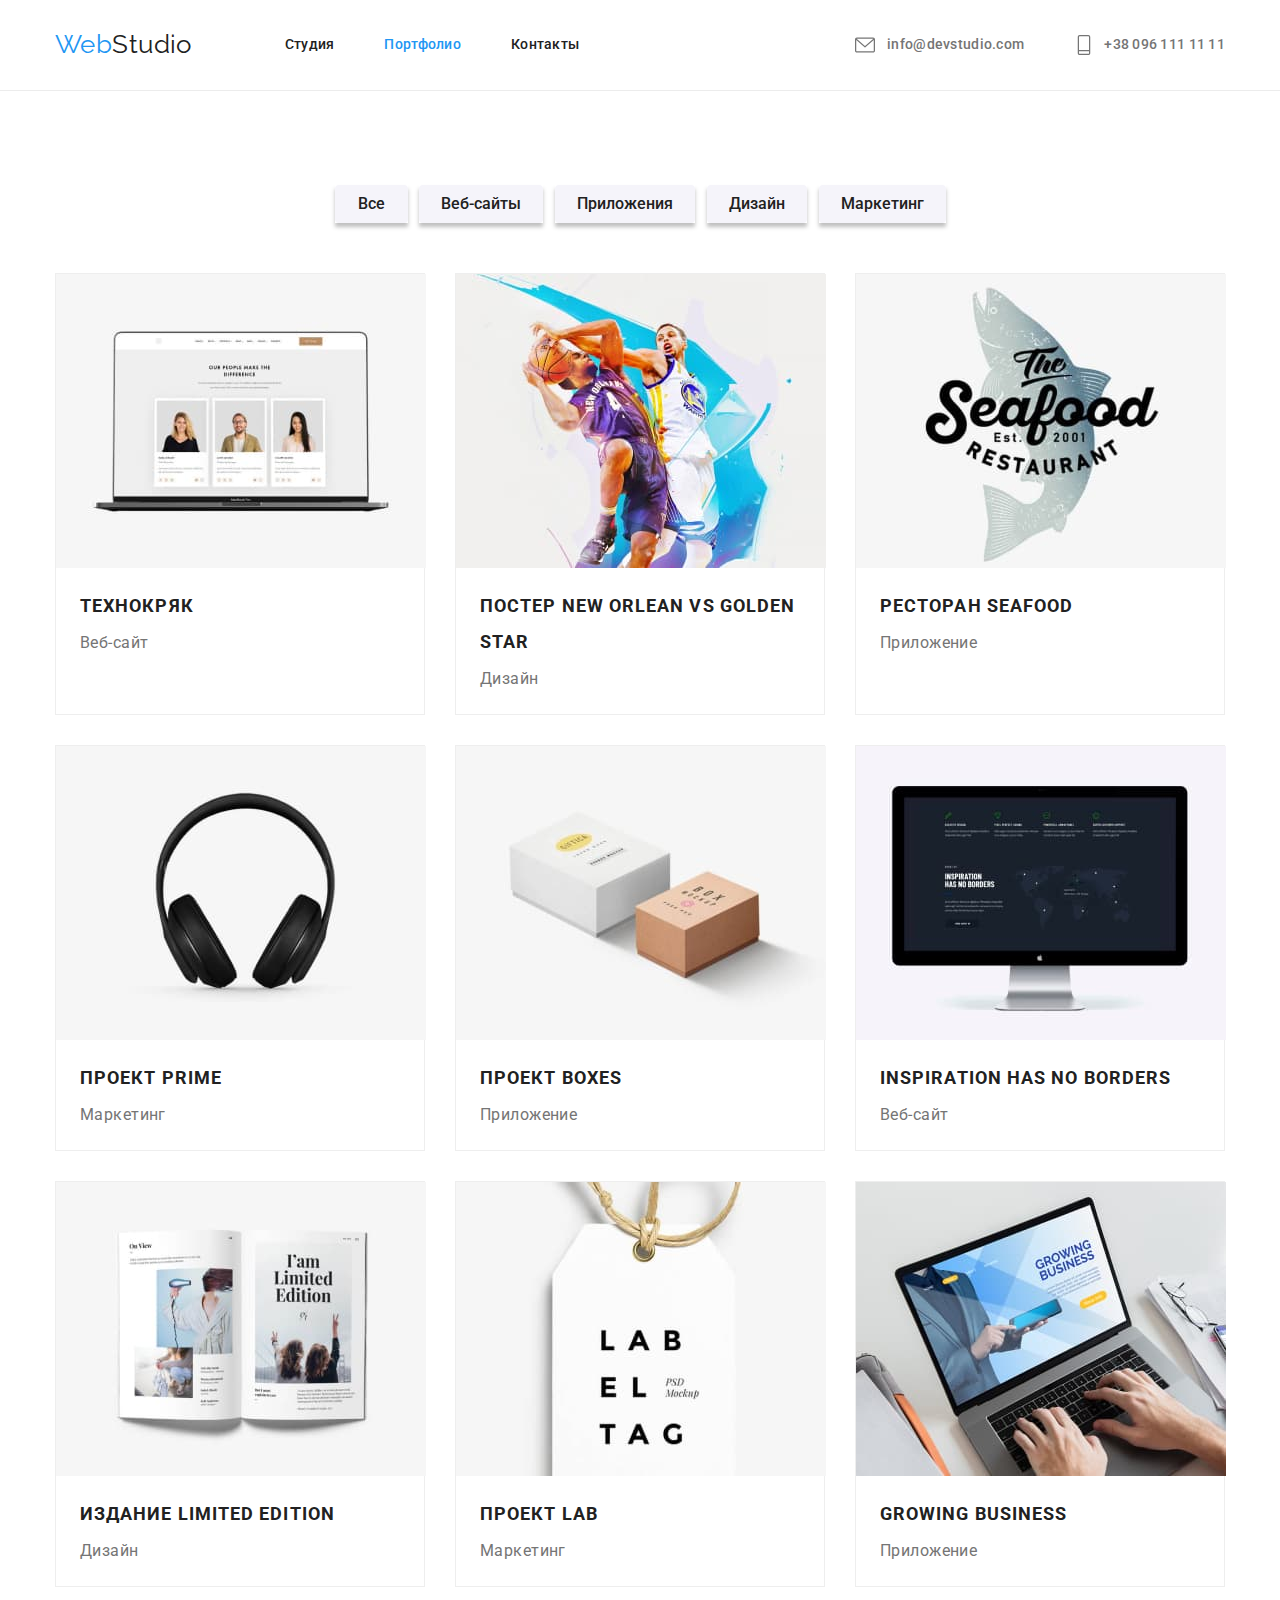
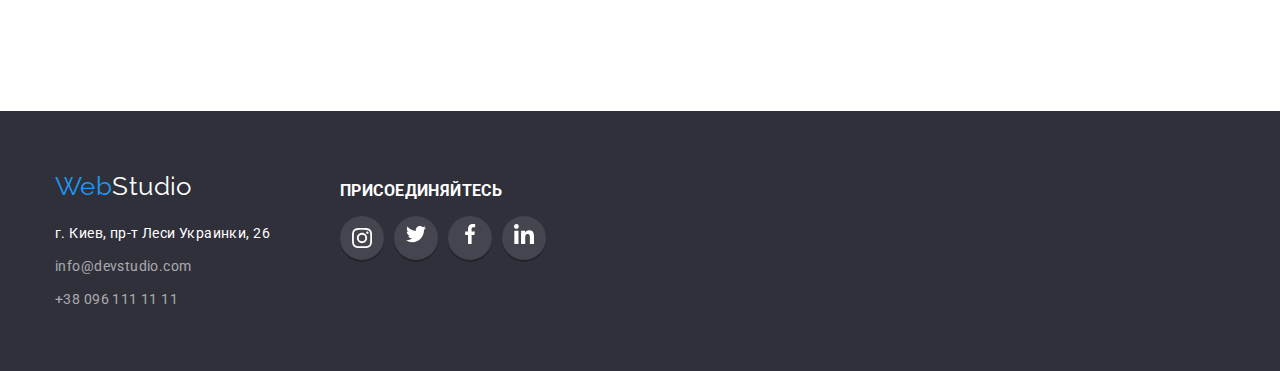
==== commit 88a7d3db: "Change header icon size" ====
--- a/portfolio.html
+++ b/portfolio.html
@@ -26,7 +26,7 @@
             <ul class="contacts list">
                 <li class="item">
                     <a href="mailto:info@devstudio.com" lang="en" class="contact-link"> 
-                        <svg class="contact-icon" width="16" height="12">
+                        <svg class="contact-icon" width="24" height="20">
                             <use href="./images/symbol-defs1.svg#icon-envelope"></use>
                         </svg>
                         info@devstudio.com
@@ -34,7 +34,7 @@
                 </li>
                 <li class="item">
                     <a href="tel:+380961111111" class="contact-link">
-                        <svg class="contact-icon" width="10" height="16">
+                        <svg class="contact-icon" width="20" height="26">
                             <use href="./images/symbol-defs1.svg#icon-vector"></use>
                         </svg>
                         +38 096 111 11 11
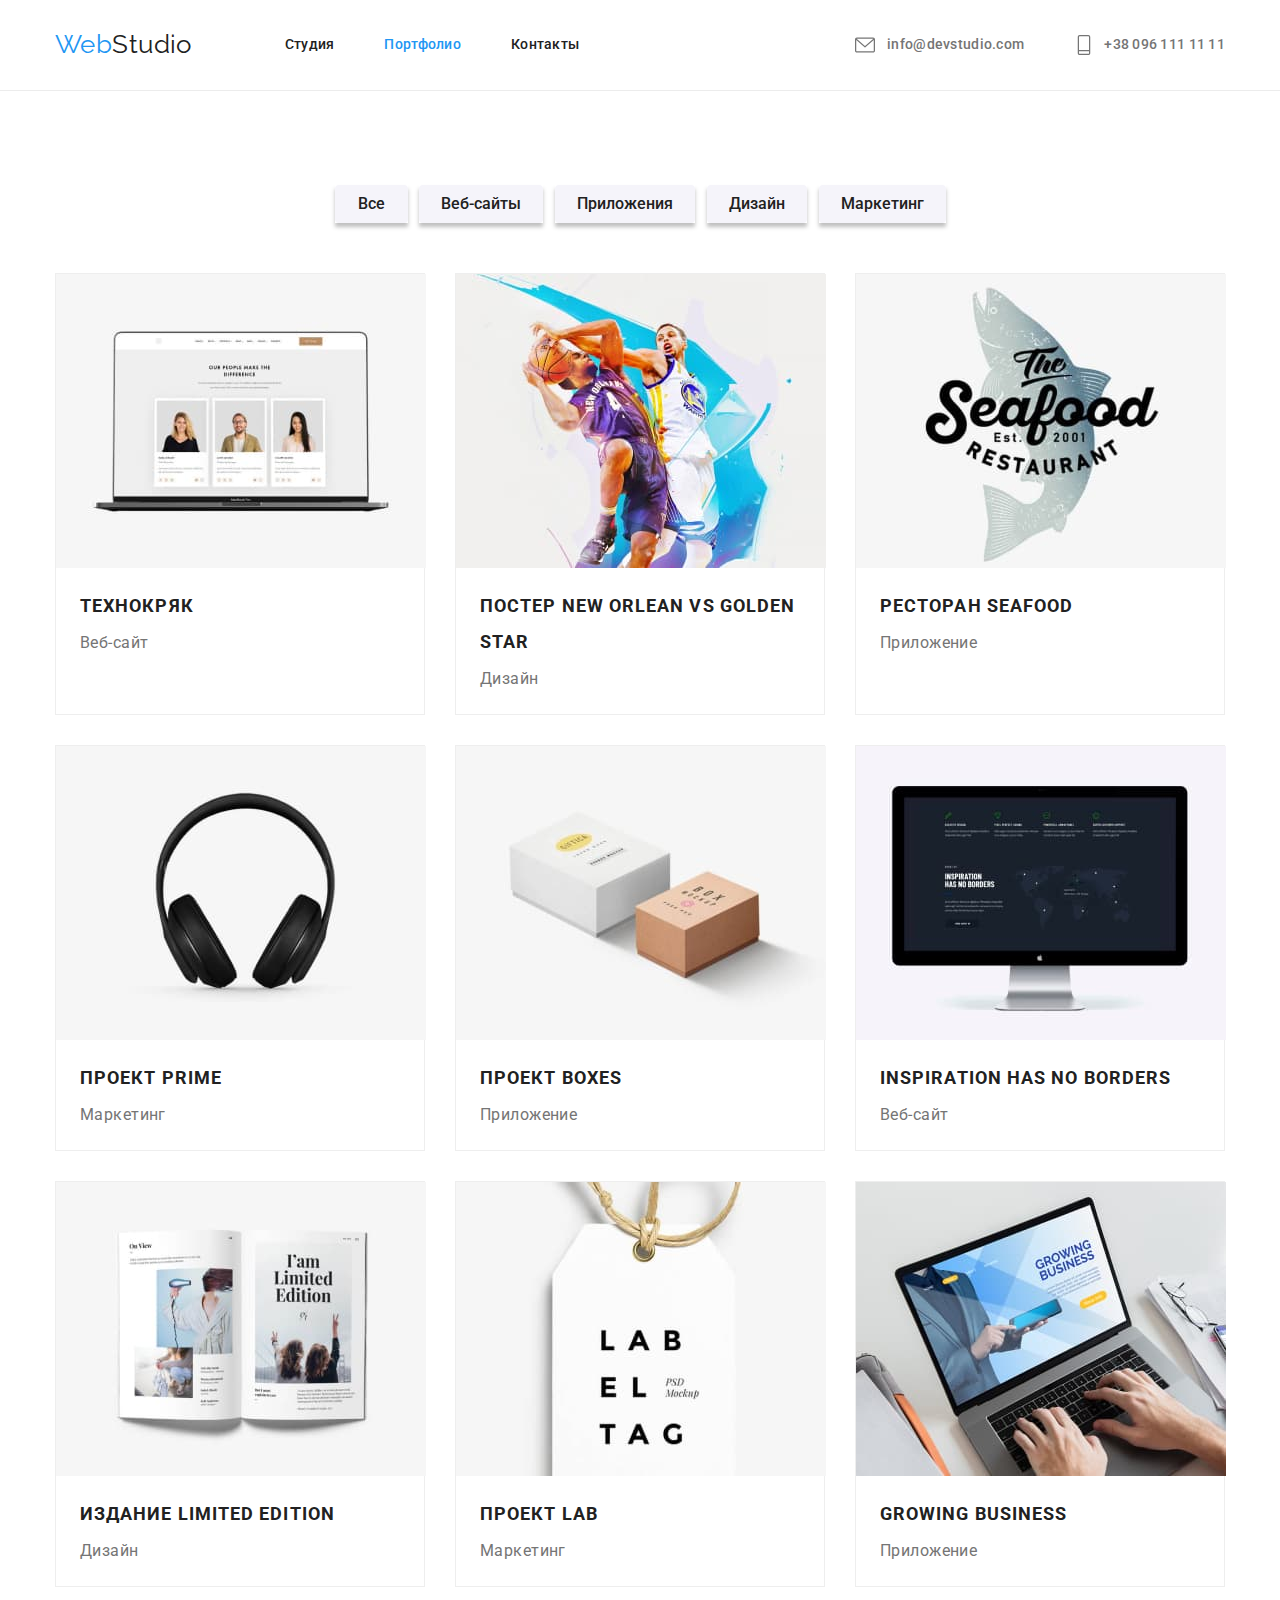
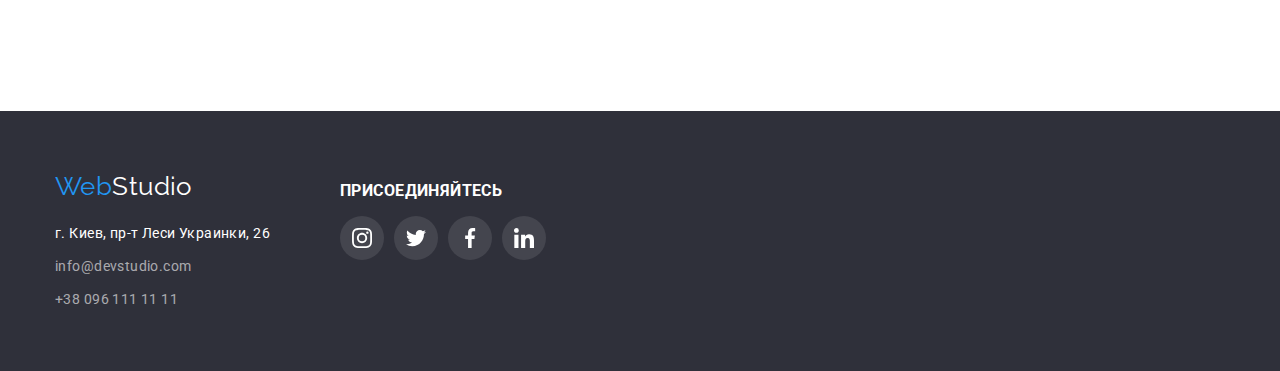
==== commit aaaa26ea: "Add icons' focus" ====
--- a/portfolio.html
+++ b/portfolio.html
@@ -180,22 +180,22 @@
                             </svg>
                         </a>
                     </li>
-                    <li class="social1-link">
-                        <a href="" target="_blank">
+                    <li>
+                        <a href="" target="_blank" class="social1-link">
                             <svg class="social1-icon" width="20" height="20">
                                 <use href="./images/symbol-defs1.svg#icon-twitter2"></use>
                             </svg>
                         </a>
                     </li>
-                    <li class="social1-link">
-                        <a href="" target="_blank">
+                    <li>
+                        <a href="" target="_blank" class="social1-link">
                             <svg class="social1-icon" width="20" height="20">
                                 <use href="./images/symbol-defs1.svg#icon-facebook2"></use>
                             </svg>
                         </a>
                     </li>
-                    <li class="social1-link">
-                        <a href="" target="_blank">
+                    <li>
+                        <a href="" target="_blank" class="social1-link">
                             <svg class="social1-icon" width="20" height="20">
                                 <use href="./images/symbol-defs1.svg#icon-linkedin2"></use>
                             </svg>
--- a/css/styles.css
+++ b/css/styles.css
@@ -376,14 +376,20 @@
     fill: var(--icon-color);
 }
 
-.social-icon:hover,
-.social-icon:focus {
+.social-icon:hover {
     fill: var(--white-color);
 }
 
-.social-link:hover {
+.social-link:hover,
+.social-link:focus {
     box-shadow: 0px 4px 4px rgba(0, 0, 0, 0.25);
     background-color: var(--accent-color);
+    outline: none;
+}
+
+.social-link:hover .social-icon,
+.social-link:focus .social-icon {
+    fill: var(--white-color);
 }
 
 /* regular customers */
@@ -417,6 +423,7 @@
 .client-link:hover,
 .client-link:focus {
     border-color: var(--accent-color);
+    outline: none;
 }
 
 .client-icon {
@@ -424,8 +431,8 @@
     
 }
 
-.client-icon:hover,
-.client-icon:focus {
+.client-link:hover .client-icon,
+.client-link:focus .client-icon {
     fill: var(--accent-color);
 }
 
@@ -534,18 +541,26 @@
     margin: 0;
     box-sizing: border-box;
     border-radius: 50%;
-    background-color: rgba(255, 255, 255, 0.1);
-    box-shadow: 0px 2px 1px rgba(0, 0, 0, 0.25)
-}
-
-.social1-link:hover, 
-.social1-link:focus {
-    background-color: var(--accent-color);
+    background-color: rgba(255, 255, 255, 0.1); 
 }
 
 .social1-icon {
     display: inline-flex;
     align-items: center;
+    fill: var(--white-color)
+}
+
+.social-nav a:hover,
+.social-nav a:focus {
+    background-color: var(--accent-color);
+    box-shadow: 0px 4px 4px rgba(0, 0, 0, 0.25);
+    outline: none;
+}
+
+.social1-link:hover .social1-icon,
+.social1-link:focus .social1-icon {
+    background-color: var(--accent-color);
+    fill: var(--white-color);
 }
 
 /* стили для potfolio.html */
